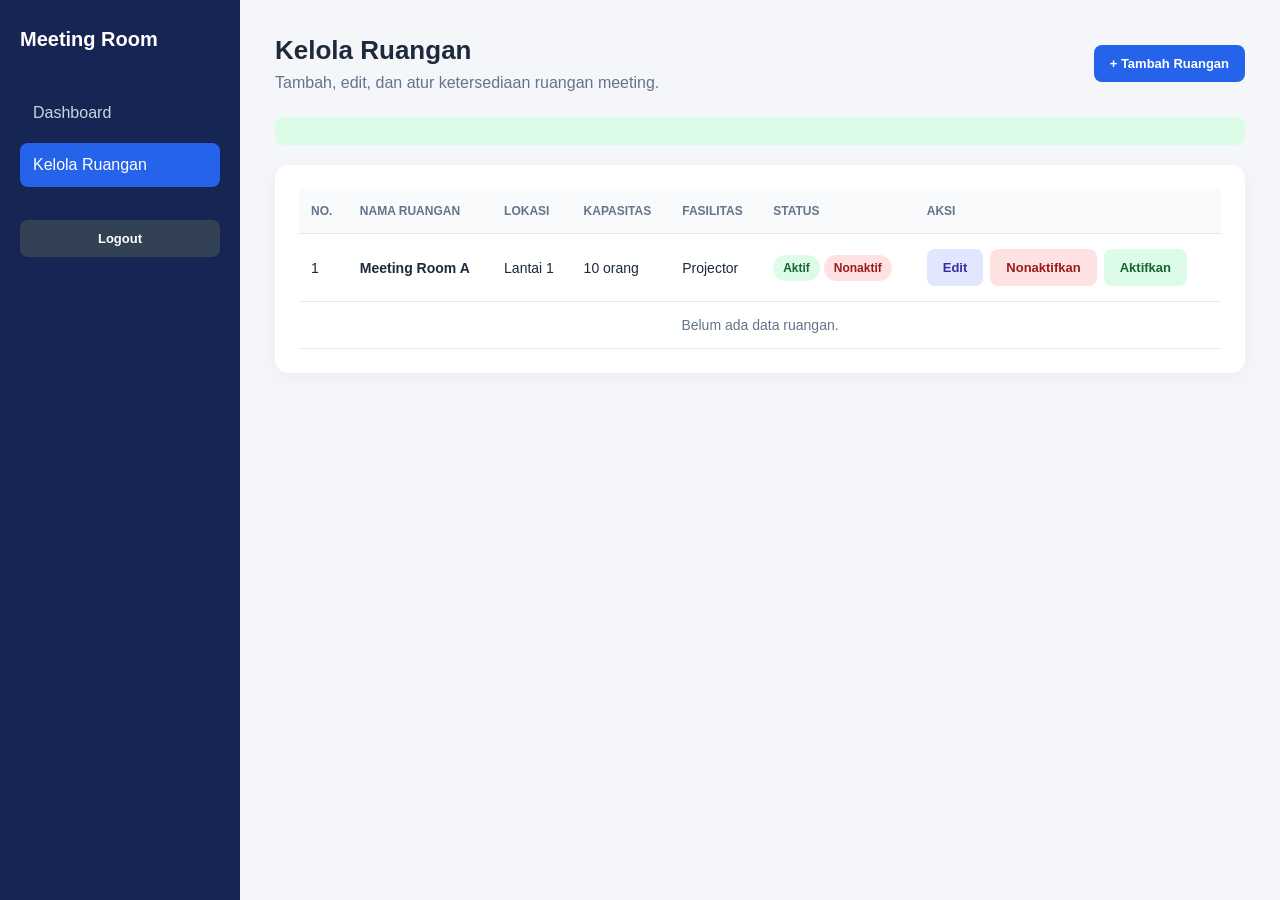
==== src/main/resources/templates/admin/rooms/index.html @ e7e7979b "first commit" ====
<!doctype html>
<html lang="id" xmlns:th="http://www.thymeleaf.org">
  <head>
    <meta charset="UTF-8" />
    <meta name="viewport" content="width=device-width, initial-scale=1.0" />
    <title>Kelola Ruangan - Meeting Room Booking</title>

    <style>
      * {
        box-sizing: border-box;
      }

      body {
        margin: 0;
        font-family: Arial, sans-serif;
        background: #f4f6fa;
        color: #1e293b;
      }

      .sidebar {
        position: fixed;
        width: 240px;
        height: 100vh;
        background: #172554;
        color: white;
        padding: 28px 20px;
      }

      .brand {
        font-size: 20px;
        font-weight: bold;
        margin-bottom: 40px;
      }

      .sidebar a {
        display: block;
        color: #cbd5e1;
        text-decoration: none;
        padding: 13px;
        border-radius: 8px;
        margin-bottom: 8px;
      }

      .sidebar a.active,
      .sidebar a:hover {
        background: #2563eb;
        color: white;
      }

      .main {
        margin-left: 240px;
        padding: 35px;
      }

      .header {
        display: flex;
        justify-content: space-between;
        align-items: center;
        margin-bottom: 25px;
        gap: 15px;
      }

      h1 {
        margin: 0 0 8px;
        font-size: 26px;
      }

      .subtitle {
        color: #64748b;
        margin: 0;
      }

      .btn {
        display: inline-block;
        padding: 11px 16px;
        border-radius: 8px;
        text-decoration: none;
        border: none;
        cursor: pointer;
        font-size: 13px;
        font-weight: 600;
      }

      .btn-primary {
        background: #2563eb;
        color: white;
      }

      .btn-edit {
        background: #e0e7ff;
        color: #3730a3;
      }

      .btn-success {
        background: #dcfce7;
        color: #166534;
      }

      .btn-danger {
        background: #fee2e2;
        color: #991b1b;
      }

      .panel {
        background: white;
        border-radius: 14px;
        padding: 24px;
        box-shadow: 0 4px 20px rgba(15, 23, 42, 0.04);
      }

      .alert {
        padding: 14px 16px;
        border-radius: 8px;
        margin-bottom: 20px;
      }

      .alert-success {
        background: #dcfce7;
        color: #166534;
      }

      .table-wrapper {
        overflow-x: auto;
      }

      table {
        width: 100%;
        border-collapse: collapse;
        min-width: 750px;
      }

      th,
      td {
        padding: 15px 12px;
        text-align: left;
        border-bottom: 1px solid #e2e8f0;
        font-size: 14px;
      }

      th {
        color: #64748b;
        font-size: 12px;
        text-transform: uppercase;
        background: #f8fafc;
      }

      .status {
        display: inline-block;
        padding: 6px 10px;
        border-radius: 20px;
        font-size: 12px;
        font-weight: bold;
      }

      .active-status {
        background: #dcfce7;
        color: #166534;
      }

      .inactive-status {
        background: #fee2e2;
        color: #991b1b;
      }

      .actions {
        display: flex;
        align-items: center;
        gap: 7px;
      }

      .actions form {
        margin: 0;
      }

      @media (max-width: 800px) {
        .sidebar {
          position: static;
          width: 100%;
          height: auto;
        }

        .main {
          margin-left: 0;
          padding: 20px;
        }

        .header {
          align-items: flex-start;
          flex-direction: column;
        }
      }
    </style>
  </head>

  <body>
    <aside class="sidebar">
      <div class="brand">Meeting Room</div>

      <a th:href="@{/admin/dashboard}">Dashboard</a>
      <a th:href="@{/admin/rooms}" class="active">Kelola Ruangan</a>

      <form th:action="@{/admin/logout}" method="post">
        <button
          class="btn"
          style="
            color: white;
            background: #334155;
            width: 100%;
            margin-top: 25px;
          "
        >
          Logout
        </button>
      </form>
    </aside>

    <main class="main">
      <div class="header">
        <div>
          <h1>Kelola Ruangan</h1>
          <p class="subtitle">
            Tambah, edit, dan atur ketersediaan ruangan meeting.
          </p>
        </div>

        <a th:href="@{/admin/rooms/new}" class="btn btn-primary">
          + Tambah Ruangan
        </a>
      </div>

      <div
        th:if="${successMessage}"
        class="alert alert-success"
        th:text="${successMessage}"
      ></div>

      <section class="panel">
        <div class="table-wrapper">
          <table>
            <thead>
              <tr>
                <th>No.</th>
                <th>Nama Ruangan</th>
                <th>Lokasi</th>
                <th>Kapasitas</th>
                <th>Fasilitas</th>
                <th>Status</th>
                <th>Aksi</th>
              </tr>
            </thead>

            <tbody>
              <tr th:each="room, iter : ${rooms}">
                <td th:text="${iter.count}">1</td>

                <td>
                  <strong th:text="${room.roomName}">Meeting Room A</strong>
                </td>

                <td th:text="${room.location}">Lantai 1</td>

                <td th:text="${room.capacity} + ' orang'">10 orang</td>

                <td th:text="${room.facilities ?: '-'}">Projector</td>

                <td>
                  <span
                    th:if="${room.status == 'ACTIVE'}"
                    class="status active-status"
                    >Aktif</span
                  >

                  <span
                    th:unless="${room.status == 'ACTIVE'}"
                    class="status inactive-status"
                    >Nonaktif</span
                  >
                </td>

                <td>
                  <div class="actions">
                    <a
                      th:href="@{/admin/rooms/{id}/edit(id=${room.roomId})}"
                      class="btn btn-edit"
                      >Edit</a
                    >

                    <form
                      th:if="${room.status == 'ACTIVE'}"
                      th:action="@{/admin/rooms/{id}/deactivate(id=${room.roomId})}"
                      method="post"
                      onsubmit="return confirm('Nonaktifkan ruangan ini?');"
                    >
                      <button class="btn btn-danger" type="submit">
                        Nonaktifkan
                      </button>
                    </form>

                    <form
                      th:unless="${room.status == 'ACTIVE'}"
                      th:action="@{/admin/rooms/{id}/activate(id=${room.roomId})}"
                      method="post"
                    >
                      <button class="btn btn-success" type="submit">
                        Aktifkan
                      </button>
                    </form>
                  </div>
                </td>
              </tr>

              <tr th:if="${#lists.isEmpty(rooms)}">
                <td colspan="7" style="text-align: center; color: #64748b">
                  Belum ada data ruangan.
                </td>
              </tr>
            </tbody>
          </table>
        </div>
      </section>
    </main>
  </body>
</html>
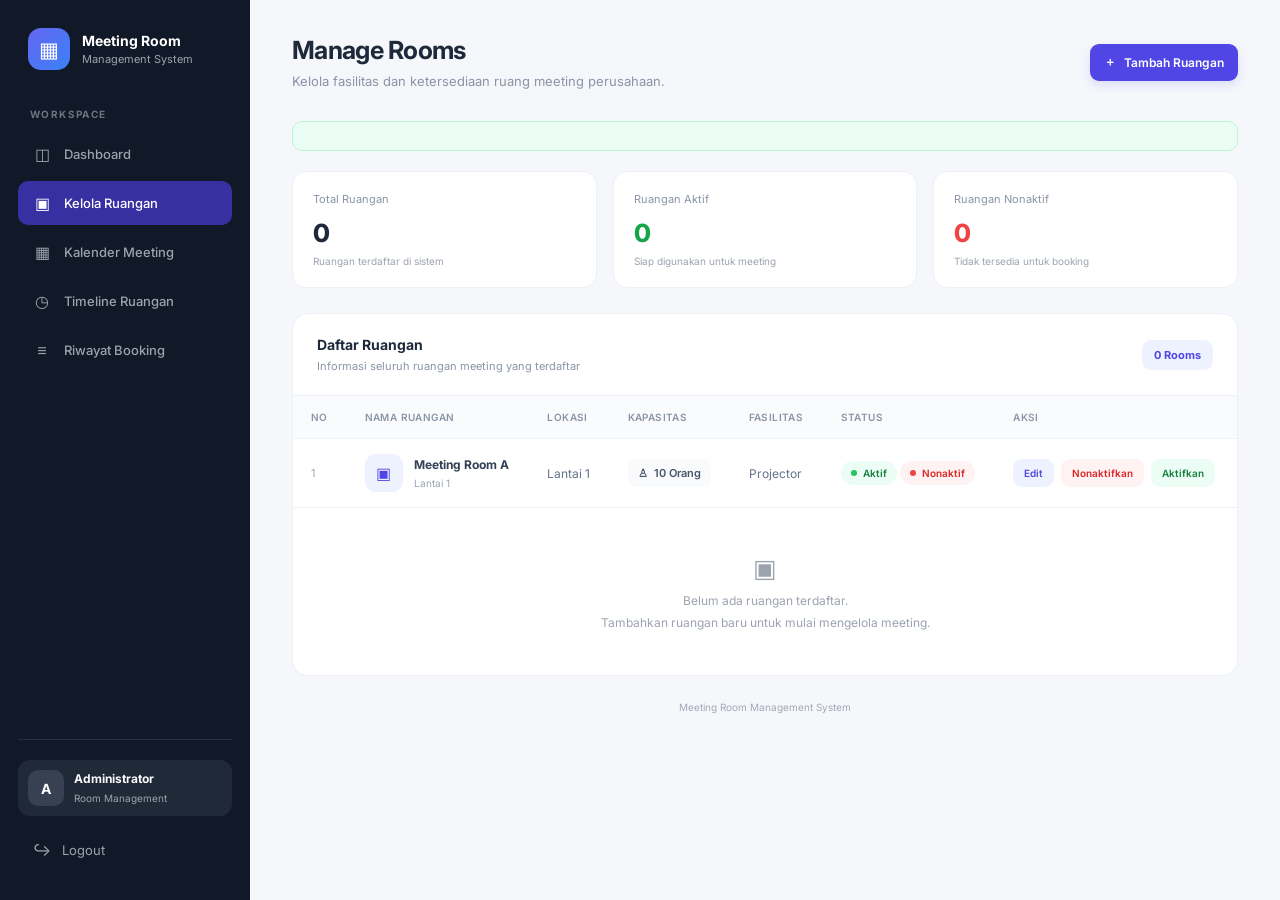
==== commit 1b3748b6: "update codee" ====
--- a/src/main/resources/templates/admin/rooms/index.html
+++ b/src/main/resources/templates/admin/rooms/index.html
@@ -3,121 +3,371 @@
   <head>
     <meta charset="UTF-8" />
     <meta name="viewport" content="width=device-width, initial-scale=1.0" />
-    <title>Kelola Ruangan - Meeting Room Booking</title>
+    <title>Manage Rooms | Meeting Room</title>
 
     <style>
+      @import url("https://fonts.googleapis.com/css2?family=Inter:wght@400;500;600;700;800&display=swap");
+
+      :root {
+        --primary: #4f46e5;
+        --primary-light: #eef2ff;
+        --sidebar: #111827;
+        --sidebar-hover: #1f2937;
+        --bg: #f5f7fb;
+        --surface: #ffffff;
+        --text: #1e293b;
+        --muted: #8a94a6;
+        --border: #edf0f5;
+        --green: #16a34a;
+        --red: #ef4444;
+        --radius: 16px;
+      }
+
       * {
         box-sizing: border-box;
       }
 
       body {
         margin: 0;
-        font-family: Arial, sans-serif;
-        background: #f4f6fa;
+        font-family: "Inter", sans-serif;
+        background: var(--bg);
+        color: var(--text);
+      }
+
+      /* SIDEBAR */
+
+      .sidebar {
+        width: 250px;
+        position: fixed;
+        top: 0;
+        left: 0;
+        bottom: 0;
+        background: var(--sidebar);
+        padding: 28px 18px;
+        display: flex;
+        flex-direction: column;
+        z-index: 100;
+      }
+
+      .brand {
+        display: flex;
+        align-items: center;
+        gap: 12px;
+        padding: 0 10px;
+        margin-bottom: 38px;
+      }
+
+      .brand-icon {
+        width: 42px;
+        height: 42px;
+        border-radius: 13px;
+        background: linear-gradient(135deg, #6366f1, #3b82f6);
+        display: flex;
+        align-items: center;
+        justify-content: center;
+        font-size: 21px;
+        color: white;
+      }
+
+      .brand-text {
+        color: white;
+        font-size: 14px;
+        font-weight: 700;
+        line-height: 1.5;
+      }
+
+      .brand-text span {
+        display: block;
+        color: #9ca3af;
+        font-size: 11px;
+        font-weight: 400;
+      }
+
+      .menu-label {
+        padding: 0 12px;
+        margin-bottom: 12px;
+        font-size: 10px;
+        font-weight: 700;
+        letter-spacing: 1.4px;
+        color: #6b7280;
+        text-transform: uppercase;
+      }
+
+      .menu-item {
+        display: flex;
+        align-items: center;
+        gap: 12px;
+        padding: 12px 14px;
+        margin-bottom: 5px;
+        color: #9ca3af;
+        text-decoration: none;
+        border-radius: 10px;
+        font-size: 13px;
+        font-weight: 500;
+        transition: 0.2s;
+      }
+
+      .menu-icon {
+        width: 20px;
+        text-align: center;
+        font-size: 16px;
+      }
+
+      .menu-item:hover {
+        background: var(--sidebar-hover);
+        color: white;
+      }
+
+      .menu-item.active {
+        background: #3730a3;
+        color: white;
+      }
+
+      .sidebar-bottom {
+        margin-top: auto;
+      }
+
+      .sidebar-divider {
+        height: 1px;
+        background: #263244;
+        margin: 20px 0;
+      }
+
+      .profile {
+        display: flex;
+        align-items: center;
+        gap: 10px;
+        padding: 10px;
+        border-radius: 12px;
+        background: #1f2937;
+        margin-bottom: 12px;
+      }
+
+      .profile-avatar {
+        width: 36px;
+        height: 36px;
+        border-radius: 10px;
+        background: #374151;
+        display: flex;
+        align-items: center;
+        justify-content: center;
+        color: white;
+        font-size: 14px;
+        font-weight: 700;
+      }
+
+      .profile-info {
+        flex: 1;
+      }
+
+      .profile-info strong {
+        display: block;
+        color: #f9fafb;
+        font-size: 12px;
+      }
+
+      .profile-info span {
+        font-size: 10px;
+        color: #9ca3af;
+      }
+
+      .logout-button {
+        display: flex;
+        align-items: center;
+        gap: 10px;
+        width: 100%;
+        padding: 12px 14px;
+        border: none;
+        background: transparent;
+        color: #9ca3af;
+        border-radius: 10px;
+        cursor: pointer;
+        font-family: inherit;
+        font-size: 13px;
+        text-align: left;
+        transition: 0.2s;
+      }
+
+      .logout-button:hover {
+        background: #3b1d26;
+        color: #f87171;
+      }
+
+      /* MAIN */
+
+      .main {
+        margin-left: 250px;
+        min-height: 100vh;
+        padding: 35px 42px;
+      }
+
+      .topbar {
+        display: flex;
+        align-items: center;
+        justify-content: space-between;
+        gap: 20px;
+        margin-bottom: 32px;
+      }
+
+      .page-title h1 {
+        margin: 0;
+        font-size: 25px;
+        font-weight: 700;
+        letter-spacing: -0.7px;
+      }
+
+      .page-title p {
+        margin: 8px 0 0;
+        color: var(--muted);
+        font-size: 13px;
+      }
+
+      /* BUTTON */
+
+      .btn {
+        display: inline-flex;
+        align-items: center;
+        justify-content: center;
+        gap: 8px;
+        padding: 10px 14px;
+        border: none;
+        border-radius: 9px;
+        text-decoration: none;
+        font-family: inherit;
+        font-size: 12px;
+        font-weight: 600;
+        cursor: pointer;
+        transition: 0.2s;
+        white-space: nowrap;
+      }
+
+      .btn-primary {
+        background: var(--primary);
+        color: white;
+        box-shadow: 0 4px 10px rgba(79, 70, 229, 0.15);
+      }
+
+      .btn-primary:hover {
+        background: #4338ca;
+        transform: translateY(-1px);
+      }
+
+      .btn-edit {
+        background: #eef2ff;
+        color: #4f46e5;
+      }
+
+      .btn-edit:hover {
+        background: #e0e7ff;
+      }
+
+      .btn-success {
+        background: #ecfdf5;
+        color: #15803d;
+      }
+
+      .btn-success:hover {
+        background: #dcfce7;
+      }
+
+      .btn-danger {
+        background: #fef2f2;
+        color: #dc2626;
+      }
+
+      .btn-danger:hover {
+        background: #fee2e2;
+      }
+
+      /* SUMMARY */
+
+      .summary {
+        display: grid;
+        grid-template-columns: repeat(3, minmax(0, 1fr));
+        gap: 16px;
+        margin-bottom: 25px;
+      }
+
+      .summary-card {
+        background: white;
+        border: 1px solid var(--border);
+        border-radius: 14px;
+        padding: 20px;
+      }
+
+      .summary-label {
+        font-size: 11px;
+        color: var(--muted);
+        margin-bottom: 12px;
+      }
+
+      .summary-value {
+        font-size: 25px;
+        font-weight: 800;
         color: #1e293b;
       }
 
-      .sidebar {
-        position: fixed;
-        width: 240px;
-        height: 100vh;
-        background: #172554;
-        color: white;
-        padding: 28px 20px;
-      }
-
-      .brand {
-        font-size: 20px;
-        font-weight: bold;
-        margin-bottom: 40px;
-      }
-
-      .sidebar a {
-        display: block;
-        color: #cbd5e1;
-        text-decoration: none;
-        padding: 13px;
-        border-radius: 8px;
-        margin-bottom: 8px;
-      }
-
-      .sidebar a.active,
-      .sidebar a:hover {
-        background: #2563eb;
-        color: white;
-      }
-
-      .main {
-        margin-left: 240px;
-        padding: 35px;
-      }
-
-      .header {
-        display: flex;
-        justify-content: space-between;
-        align-items: center;
-        margin-bottom: 25px;
-        gap: 15px;
-      }
-
-      h1 {
-        margin: 0 0 8px;
-        font-size: 26px;
-      }
-
-      .subtitle {
-        color: #64748b;
-        margin: 0;
-      }
-
-      .btn {
-        display: inline-block;
-        padding: 11px 16px;
-        border-radius: 8px;
-        text-decoration: none;
-        border: none;
-        cursor: pointer;
-        font-size: 13px;
-        font-weight: 600;
-      }
-
-      .btn-primary {
-        background: #2563eb;
-        color: white;
-      }
-
-      .btn-edit {
-        background: #e0e7ff;
-        color: #3730a3;
-      }
-
-      .btn-success {
-        background: #dcfce7;
-        color: #166534;
-      }
-
-      .btn-danger {
-        background: #fee2e2;
-        color: #991b1b;
-      }
+      .summary-note {
+        margin-top: 7px;
+        font-size: 10px;
+        color: #9ca3af;
+      }
+
+      /* ALERT */
+
+      .alert {
+        padding: 14px 16px;
+        border-radius: 10px;
+        margin-bottom: 20px;
+        font-size: 12px;
+        font-weight: 500;
+      }
+
+      .alert-success {
+        background: #ecfdf5;
+        color: #15803d;
+        border: 1px solid #bbf7d0;
+      }
+
+      /* PANEL */
 
       .panel {
         background: white;
-        border-radius: 14px;
-        padding: 24px;
-        box-shadow: 0 4px 20px rgba(15, 23, 42, 0.04);
-      }
-
-      .alert {
-        padding: 14px 16px;
-        border-radius: 8px;
-        margin-bottom: 20px;
-      }
-
-      .alert-success {
-        background: #dcfce7;
-        color: #166534;
-      }
+        border: 1px solid var(--border);
+        border-radius: 16px;
+        overflow: hidden;
+      }
+
+      .panel-header {
+        display: flex;
+        justify-content: space-between;
+        align-items: center;
+        padding: 22px 24px;
+        border-bottom: 1px solid var(--border);
+      }
+
+      .panel-header h2 {
+        margin: 0;
+        font-size: 14px;
+        font-weight: 700;
+      }
+
+      .panel-header p {
+        margin: 6px 0 0;
+        font-size: 11px;
+        color: var(--muted);
+      }
+
+      .room-count {
+        padding: 8px 12px;
+        background: #eef2ff;
+        color: #4f46e5;
+        border-radius: 9px;
+        font-size: 11px;
+        font-weight: 700;
+      }
+
+      /* TABLE */
 
       .table-wrapper {
         overflow-x: auto;
@@ -125,42 +375,136 @@
 
       table {
         width: 100%;
+        min-width: 850px;
         border-collapse: collapse;
-        min-width: 750px;
+        white-space: nowrap;
+      }
+
+      th {
+        background: #fafbfc;
+        color: #8b95a7;
+        font-size: 10px;
+        font-weight: 600;
+        text-transform: uppercase;
+        letter-spacing: 0.4px;
       }
 
       th,
       td {
-        padding: 15px 12px;
+        padding: 15px 18px;
         text-align: left;
-        border-bottom: 1px solid #e2e8f0;
-        font-size: 14px;
-      }
-
-      th {
+        border-bottom: 1px solid #f0f2f6;
+      }
+
+      td {
+        font-size: 12px;
         color: #64748b;
+      }
+
+      tbody tr {
+        transition: background 0.15s;
+      }
+
+      tbody tr:hover {
+        background: #fafbff;
+      }
+
+      tbody tr:last-child td {
+        border-bottom: none;
+      }
+
+      .number-cell {
+        color: #9ca3af;
+        font-size: 11px;
+      }
+
+      .room-info {
+        display: flex;
+        align-items: center;
+        gap: 11px;
+      }
+
+      .room-icon {
+        width: 38px;
+        height: 38px;
+        display: flex;
+        align-items: center;
+        justify-content: center;
+        background: #eef2ff;
+        color: #4f46e5;
+        border-radius: 11px;
+        font-size: 16px;
+        flex-shrink: 0;
+      }
+
+      .room-name {
+        color: #334155;
+        font-weight: 700;
         font-size: 12px;
-        text-transform: uppercase;
+      }
+
+      .room-location {
+        margin-top: 5px;
+        color: #9ca3af;
+        font-size: 10px;
+      }
+
+      .capacity {
+        display: inline-flex;
+        align-items: center;
+        gap: 6px;
+        padding: 7px 10px;
         background: #f8fafc;
-      }
+        border-radius: 8px;
+        color: #475569;
+        font-size: 11px;
+        font-weight: 600;
+      }
+
+      .facilities {
+        max-width: 180px;
+        overflow: hidden;
+        text-overflow: ellipsis;
+        color: #64748b;
+      }
+
+      /* STATUS */
 
       .status {
-        display: inline-block;
+        display: inline-flex;
+        align-items: center;
+        gap: 6px;
         padding: 6px 10px;
-        border-radius: 20px;
-        font-size: 12px;
-        font-weight: bold;
+        border-radius: 30px;
+        font-size: 10px;
+        font-weight: 600;
+      }
+
+      .status-dot {
+        width: 6px;
+        height: 6px;
+        border-radius: 50%;
       }
 
       .active-status {
-        background: #dcfce7;
-        color: #166534;
+        background: #ecfdf5;
+        color: #15803d;
+      }
+
+      .active-status .status-dot {
+        background: #22c55e;
       }
 
       .inactive-status {
-        background: #fee2e2;
-        color: #991b1b;
-      }
+        background: #fef2f2;
+        color: #dc2626;
+      }
+
+      .inactive-status .status-dot {
+        background: #ef4444;
+      }
+
+      /* ACTIONS */
 
       .actions {
         display: flex;
@@ -172,61 +516,193 @@
         margin: 0;
       }
 
-      @media (max-width: 800px) {
+      .actions .btn {
+        padding: 8px 11px;
+        font-size: 10px;
+      }
+
+      /* EMPTY */
+
+      .empty {
+        padding: 45px 20px !important;
+        text-align: center;
+        color: #9ca3af;
+        font-size: 12px;
+      }
+
+      .empty-icon {
+        display: block;
+        font-size: 25px;
+        margin-bottom: 10px;
+      }
+
+      /* FOOTER */
+
+      .footer {
+        text-align: center;
+        color: #a0a8b7;
+        font-size: 10px;
+        padding: 25px 0 10px;
+      }
+
+      /* RESPONSIVE */
+
+      @media (max-width: 1200px) {
+        .main {
+          padding: 28px;
+        }
+      }
+
+      @media (max-width: 900px) {
         .sidebar {
-          position: static;
+          width: 220px;
+        }
+
+        .main {
+          margin-left: 220px;
+          padding: 22px;
+        }
+
+        .summary {
+          grid-template-columns: repeat(2, minmax(0, 1fr));
+        }
+      }
+
+      @media (max-width: 650px) {
+        .sidebar {
+          position: relative;
           width: 100%;
           height: auto;
+          padding: 18px;
+        }
+
+        .brand {
+          margin-bottom: 22px;
+        }
+
+        .sidebar-bottom {
+          margin-top: 20px;
         }
 
         .main {
           margin-left: 0;
-          padding: 20px;
-        }
-
-        .header {
+          padding: 20px 14px;
+        }
+
+        .topbar {
           align-items: flex-start;
           flex-direction: column;
         }
+
+        .page-title h1 {
+          font-size: 22px;
+        }
+
+        .summary {
+          grid-template-columns: repeat(2, minmax(0, 1fr));
+          gap: 10px;
+        }
+
+        .summary-card {
+          padding: 16px;
+        }
+
+        .summary-value {
+          font-size: 22px;
+        }
+
+        .panel-header {
+          padding: 17px;
+        }
+      }
+
+      @media (max-width: 380px) {
+        .summary {
+          grid-template-columns: 1fr;
+        }
       }
     </style>
   </head>
 
   <body>
+    <!-- SIDEBAR -->
+
     <aside class="sidebar">
-      <div class="brand">Meeting Room</div>
-
-      <a th:href="@{/admin/dashboard}">Dashboard</a>
-      <a th:href="@{/admin/rooms}" class="active">Kelola Ruangan</a>
-
-      <form th:action="@{/admin/logout}" method="post">
-        <button
-          class="btn"
-          style="
-            color: white;
-            background: #334155;
-            width: 100%;
-            margin-top: 25px;
-          "
-        >
-          Logout
-        </button>
-      </form>
+      <div class="brand">
+        <div class="brand-icon">▦</div>
+
+        <div class="brand-text">
+          Meeting Room
+          <span>Management System</span>
+        </div>
+      </div>
+
+      <div class="menu-label">Workspace</div>
+
+      <a th:href="@{/admin/dashboard}" class="menu-item">
+        <span class="menu-icon">◫</span>
+        Dashboard
+      </a>
+
+      <a th:href="@{/admin/rooms}" class="menu-item active">
+        <span class="menu-icon">▣</span>
+        Kelola Ruangan
+      </a>
+
+      <a th:href="@{/admin/calendar}" class="menu-item">
+        <span class="menu-icon">▦</span>
+        Kalender Meeting
+      </a>
+
+      <a th:href="@{/admin/timeline}" class="menu-item">
+        <span class="menu-icon">◷</span>
+        Timeline Ruangan
+      </a>
+
+      <a th:href="@{/admin/dashboard#recent-bookings}" class="menu-item">
+        <span class="menu-icon">≡</span>
+        Riwayat Booking
+      </a>
+
+      <div class="sidebar-bottom">
+        <div class="sidebar-divider"></div>
+
+        <div class="profile">
+          <div class="profile-avatar">A</div>
+
+          <div class="profile-info">
+            <strong>Administrator</strong>
+            <span>Room Management</span>
+          </div>
+        </div>
+
+        <form th:action="@{/admin/logout}" method="post">
+          <button type="submit" class="logout-button">
+            <span class="menu-icon">↪</span>
+            Logout
+          </button>
+        </form>
+      </div>
     </aside>
 
+    <!-- MAIN CONTENT -->
+
     <main class="main">
-      <div class="header">
-        <div>
-          <h1>Kelola Ruangan</h1>
-          <p class="subtitle">
-            Tambah, edit, dan atur ketersediaan ruangan meeting.
-          </p>
+      <!-- HEADER -->
+
+      <header class="topbar">
+        <div class="page-title">
+          <h1>Manage Rooms</h1>
+          <p>Kelola fasilitas dan ketersediaan ruang meeting perusahaan.</p>
         </div>
 
         <a th:href="@{/admin/rooms/new}" class="btn btn-primary">
-          + Tambah Ruangan
+          <span>＋</span>
+          Tambah Ruangan
         </a>
-      </div>
+      </header>
+
+      <!-- SUCCESS MESSAGE -->
 
       <div
         th:if="${successMessage}"
@@ -234,12 +710,73 @@
         th:text="${successMessage}"
       ></div>
 
+      <!-- ROOM SUMMARY -->
+
+      <section class="summary">
+        <div class="summary-card">
+          <div class="summary-label">Total Ruangan</div>
+
+          <div
+            class="summary-value"
+            th:text="${rooms != null ? rooms.size() : 0}"
+          >
+            0
+          </div>
+
+          <div class="summary-note">Ruangan terdaftar di sistem</div>
+        </div>
+
+        <div class="summary-card">
+          <div class="summary-label">Ruangan Aktif</div>
+
+          <div
+            class="summary-value"
+            style="color: #16a34a"
+            th:text="${rooms != null ? #lists.size(rooms.?[status == 'ACTIVE']) : 0}"
+          >
+            0
+          </div>
+
+          <div class="summary-note">Siap digunakan untuk meeting</div>
+        </div>
+
+        <div class="summary-card">
+          <div class="summary-label">Ruangan Nonaktif</div>
+
+          <div
+            class="summary-value"
+            style="color: #ef4444"
+            th:text="${rooms != null ? #lists.size(rooms.?[status != 'ACTIVE']) : 0}"
+          >
+            0
+          </div>
+
+          <div class="summary-note">Tidak tersedia untuk booking</div>
+        </div>
+      </section>
+
+      <!-- ROOM TABLE -->
+
       <section class="panel">
+        <div class="panel-header">
+          <div>
+            <h2>Daftar Ruangan</h2>
+            <p>Informasi seluruh ruangan meeting yang terdaftar</p>
+          </div>
+
+          <div
+            class="room-count"
+            th:text="${rooms != null ? rooms.size() + ' Rooms' : '0 Rooms'}"
+          >
+            0 Rooms
+          </div>
+        </div>
+
         <div class="table-wrapper">
           <table>
             <thead>
               <tr>
-                <th>No.</th>
+                <th>No</th>
                 <th>Nama Ruangan</th>
                 <th>Lokasi</th>
                 <th>Kapasitas</th>
@@ -251,39 +788,71 @@
 
             <tbody>
               <tr th:each="room, iter : ${rooms}">
-                <td th:text="${iter.count}">1</td>
+                <td class="number-cell" th:text="${iter.count}">1</td>
 
                 <td>
-                  <strong th:text="${room.roomName}">Meeting Room A</strong>
+                  <div class="room-info">
+                    <div class="room-icon">▣</div>
+
+                    <div>
+                      <div class="room-name" th:text="${room.roomName}">
+                        Meeting Room A
+                      </div>
+
+                      <div class="room-location" th:text="${room.location}">
+                        Lantai 1
+                      </div>
+                    </div>
+                  </div>
                 </td>
 
-                <td th:text="${room.location}">Lantai 1</td>
-
-                <td th:text="${room.capacity} + ' orang'">10 orang</td>
-
-                <td th:text="${room.facilities ?: '-'}">Projector</td>
+                <td th:text="${room.location ?: '-'}">Lantai 1</td>
+
+                <td>
+                  <span class="capacity">
+                    ♙
+                    <span th:text="${room.capacity + ' Orang'}">
+                      10 Orang
+                    </span>
+                  </span>
+                </td>
+
+                <td>
+                  <div class="facilities" th:text="${room.facilities ?: '-'}">
+                    Projector
+                  </div>
+                </td>
 
                 <td>
                   <span
                     th:if="${room.status == 'ACTIVE'}"
                     class="status active-status"
-                    >Aktif</span
                   >
+                    <span class="status-dot"></span>
+                    Aktif
+                  </span>
 
                   <span
                     th:unless="${room.status == 'ACTIVE'}"
                     class="status inactive-status"
-                    >Nonaktif</span
                   >
+                    <span class="status-dot"></span>
+                    Nonaktif
+                  </span>
                 </td>
 
                 <td>
                   <div class="actions">
+                    <!-- EDIT -->
+
                     <a
                       th:href="@{/admin/rooms/{id}/edit(id=${room.roomId})}"
                       class="btn btn-edit"
-                      >Edit</a
                     >
+                      Edit
+                    </a>
+
+                    <!-- DEACTIVATE -->
 
                     <form
                       th:if="${room.status == 'ACTIVE'}"
@@ -295,6 +864,8 @@
                         Nonaktifkan
                       </button>
                     </form>
+
+                    <!-- ACTIVATE -->
 
                     <form
                       th:unless="${room.status == 'ACTIVE'}"
@@ -309,15 +880,23 @@
                 </td>
               </tr>
 
-              <tr th:if="${#lists.isEmpty(rooms)}">
-                <td colspan="7" style="text-align: center; color: #64748b">
-                  Belum ada data ruangan.
+              <!-- EMPTY STATE -->
+
+              <tr th:if="${rooms == null or #lists.isEmpty(rooms)}">
+                <td colspan="7" class="empty">
+                  <span class="empty-icon">▣</span>
+                  <div>Belum ada ruangan terdaftar.</div>
+                  <div style="margin-top: 7px">
+                    Tambahkan ruangan baru untuk mulai mengelola meeting.
+                  </div>
                 </td>
               </tr>
             </tbody>
           </table>
         </div>
       </section>
+
+      <footer class="footer">Meeting Room Management System</footer>
     </main>
   </body>
 </html>
